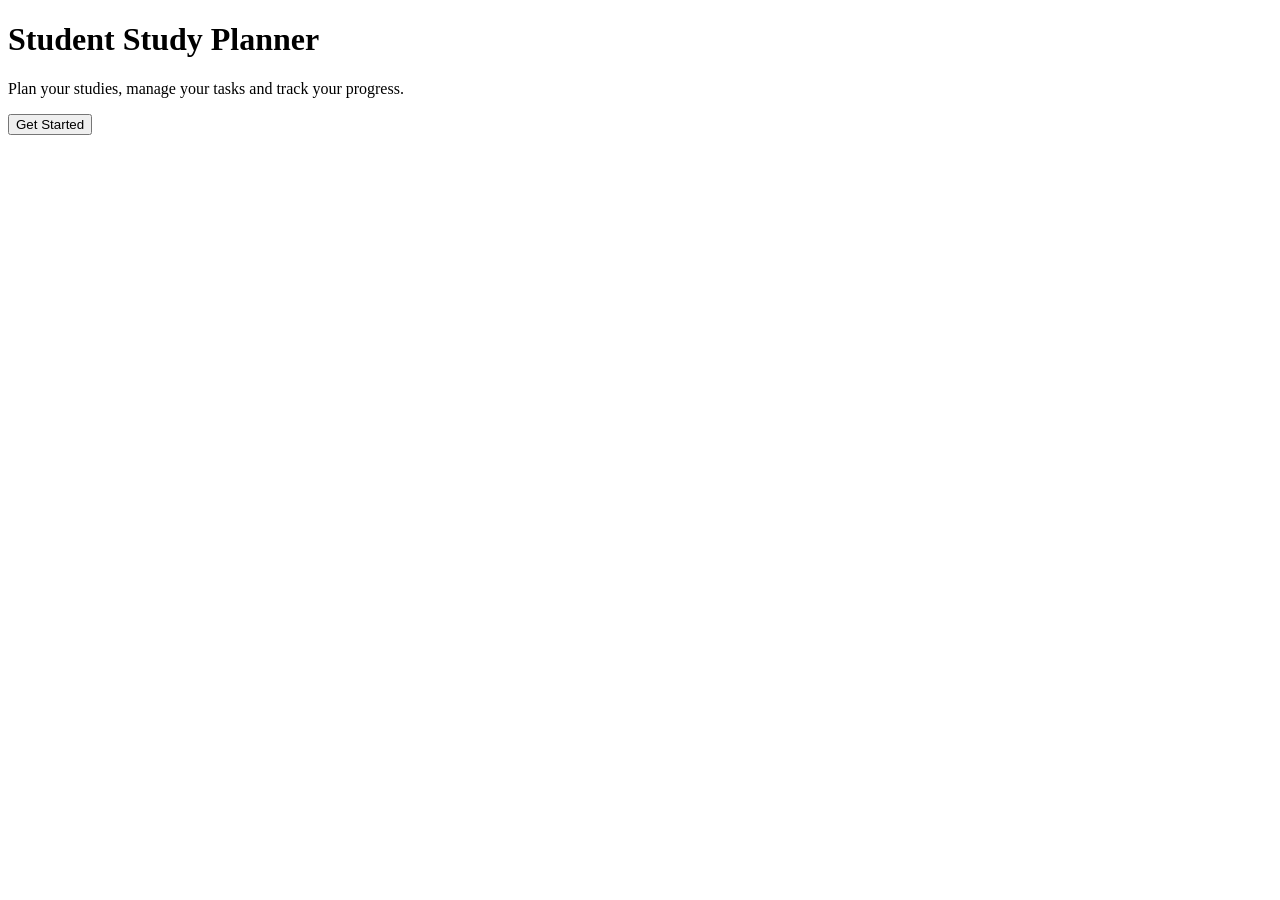
==== index.html @ 7ad2d4f6 "Add initial index.html for Student Study Planner" ====
<!DOCTYPE html>
<html lang="en">
<head>
    <meta charset="UTF-8">
    <meta name="viewport" content="width=device-width, initial-scale=1.0">
    <title>Student Study Planner</title>
</head>

<body>

    <h1>Student Study Planner</h1>

    <p>Plan your studies, manage your tasks and track your progress.</p>

    <button>Get Started</button>

</body>
</html>
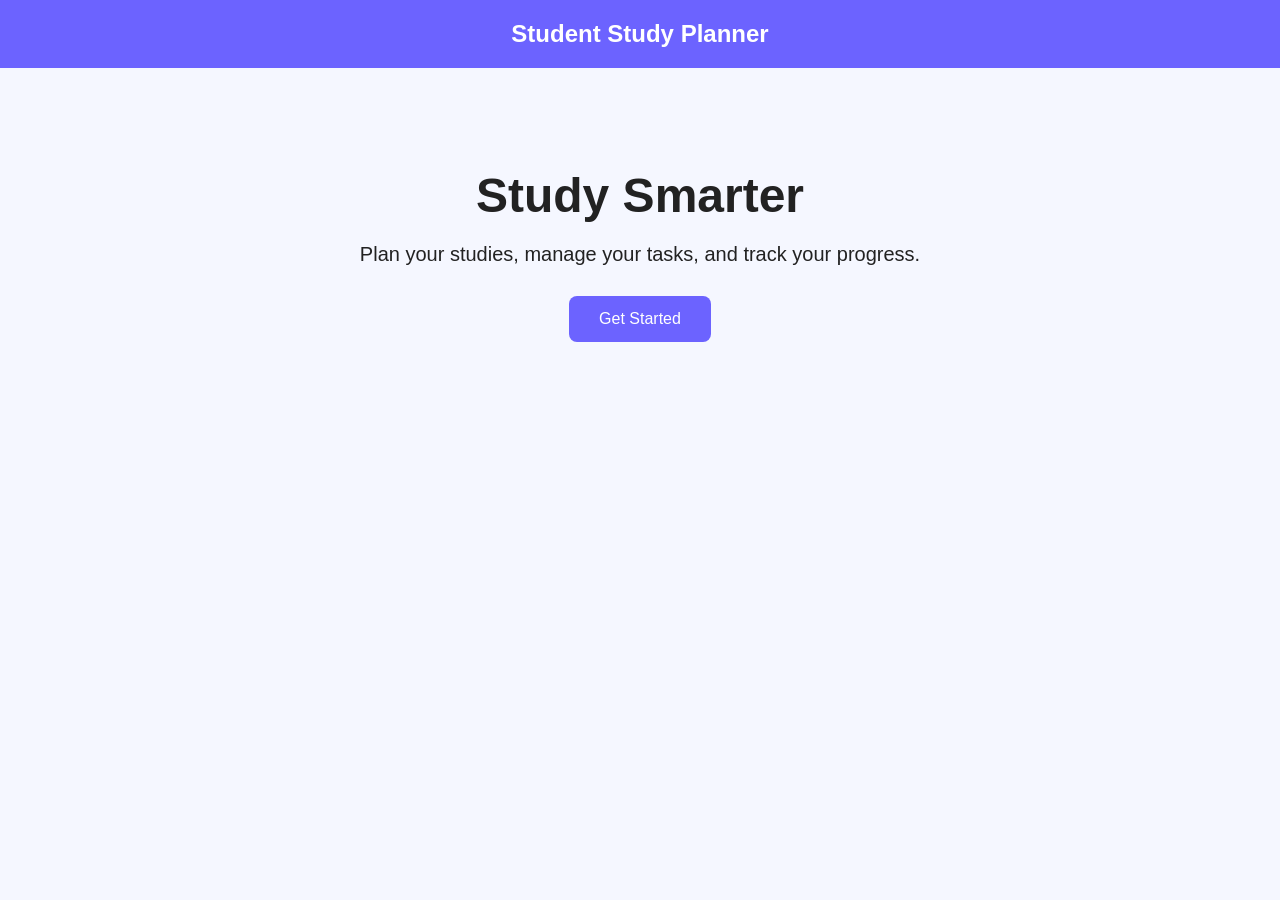
==== commit 891eeb8a: "Refactor HTML structure and update headings" ====
--- a/index.html
+++ b/index.html
@@ -1,18 +1,34 @@
 <!DOCTYPE html>
 <html lang="en">
+
 <head>
     <meta charset="UTF-8">
     <meta name="viewport" content="width=device-width, initial-scale=1.0">
+
     <title>Student Study Planner</title>
+
+    <link rel="stylesheet" href="style.css">
 </head>
 
 <body>
 
-    <h1>Student Study Planner</h1>
+    <header>
+        <h2>Student Study Planner</h2>
+    </header>
 
-    <p>Plan your studies, manage your tasks and track your progress.</p>
+    <section class="hero">
 
-    <button>Get Started</button>
+        <h1>Study Smarter</h1>
+
+        <p>
+            Plan your studies, manage your tasks,
+            and track your progress.
+        </p>
+
+        <button>Get Started</button>
+
+    </section>
 
 </body>
+
 </html>
--- a/style.css
+++ b/style.css
@@ -0,0 +1,46 @@
+* {
+    margin: 0;
+    padding: 0;
+    box-sizing: border-box;
+}
+
+body {
+    font-family: Arial, sans-serif;
+    background: #f5f7ff;
+    color: #222;
+    text-align: center;
+}
+
+header {
+    background: #6c63ff;
+    color: white;
+    padding: 20px;
+}
+
+.hero {
+    padding: 100px 20px;
+}
+
+.hero h1 {
+    font-size: 48px;
+    margin-bottom: 20px;
+}
+
+.hero p {
+    font-size: 20px;
+    margin-bottom: 30px;
+}
+
+button {
+    background: #6c63ff;
+    color: white;
+    border: none;
+    padding: 14px 30px;
+    border-radius: 8px;
+    font-size: 16px;
+    cursor: pointer;
+}
+
+button:hover {
+    background: #574fd6;
+}
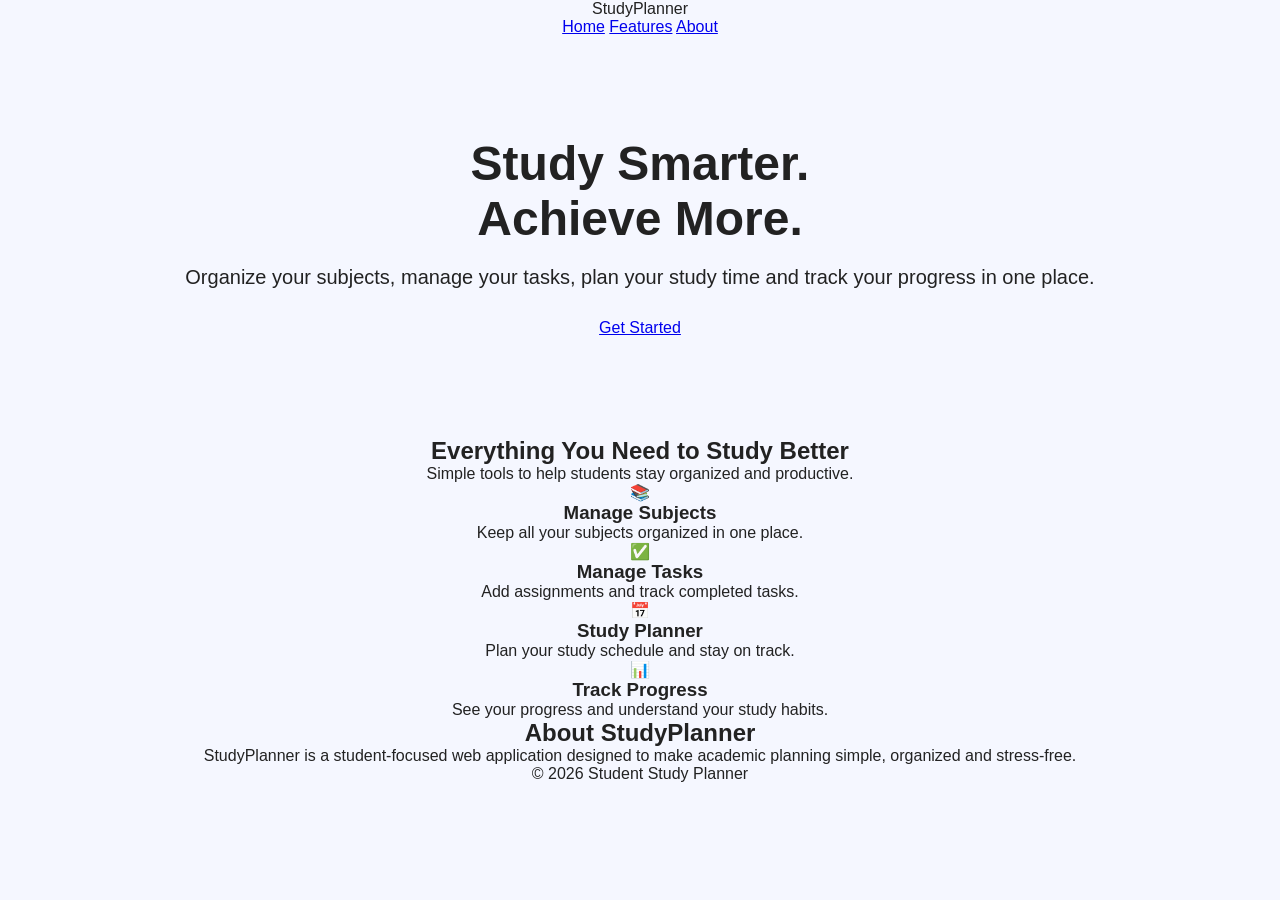
==== commit 826e762b: "Enhance index.html with navigation and content sections Added navigation bar, hero section, features" ====
--- a/index.html
+++ b/index.html
@@ -12,22 +12,123 @@
 
 <body>
 
-    <header>
-        <h2>Student Study Planner</h2>
-    </header>
+    <!-- Navigation Bar -->
+    <nav class="navbar">
 
-    <section class="hero">
+        <div class="logo">
+            StudyPlanner
+        </div>
 
-        <h1>Study Smarter</h1>
+        <div class="nav-links">
+            <a href="#home">Home</a>
+            <a href="#features">Features</a>
+            <a href="#about">About</a>
+        </div>
+
+    </nav>
+
+
+    <!-- Hero Section -->
+    <section class="hero" id="home">
+
+        <div class="hero-content">
+
+            <h1>Study Smarter.<br>Achieve More.</h1>
+
+            <p>
+                Organize your subjects, manage your tasks,
+                plan your study time and track your progress
+                in one place.
+            </p>
+
+            <a href="#features" class="btn">
+                Get Started
+            </a>
+
+        </div>
+
+    </section>
+
+
+    <!-- Features Section -->
+    <section class="features" id="features">
+
+        <h2>Everything You Need to Study Better</h2>
+
+        <p class="section-text">
+            Simple tools to help students stay organized
+            and productive.
+        </p>
+
+
+        <div class="feature-container">
+
+            <div class="feature-card">
+                <div class="icon">📚</div>
+                <h3>Manage Subjects</h3>
+                <p>
+                    Keep all your subjects organized
+                    in one place.
+                </p>
+            </div>
+
+
+            <div class="feature-card">
+                <div class="icon">✅</div>
+                <h3>Manage Tasks</h3>
+                <p>
+                    Add assignments and track
+                    completed tasks.
+                </p>
+            </div>
+
+
+            <div class="feature-card">
+                <div class="icon">📅</div>
+                <h3>Study Planner</h3>
+                <p>
+                    Plan your study schedule
+                    and stay on track.
+                </p>
+            </div>
+
+
+            <div class="feature-card">
+                <div class="icon">📊</div>
+                <h3>Track Progress</h3>
+                <p>
+                    See your progress and understand
+                    your study habits.
+                </p>
+            </div>
+
+        </div>
+
+    </section>
+
+
+    <!-- About Section -->
+    <section class="about" id="about">
+
+        <h2>About StudyPlanner</h2>
 
         <p>
-            Plan your studies, manage your tasks,
-            and track your progress.
+            StudyPlanner is a student-focused web application
+            designed to make academic planning simple,
+            organized and stress-free.
         </p>
 
-        <button>Get Started</button>
+    </section>
 
-    </section>
+
+    <!-- Footer -->
+    <footer>
+
+        <p>
+            © 2026 Student Study Planner
+        </p>
+
+    </footer>
 
 </body>
 
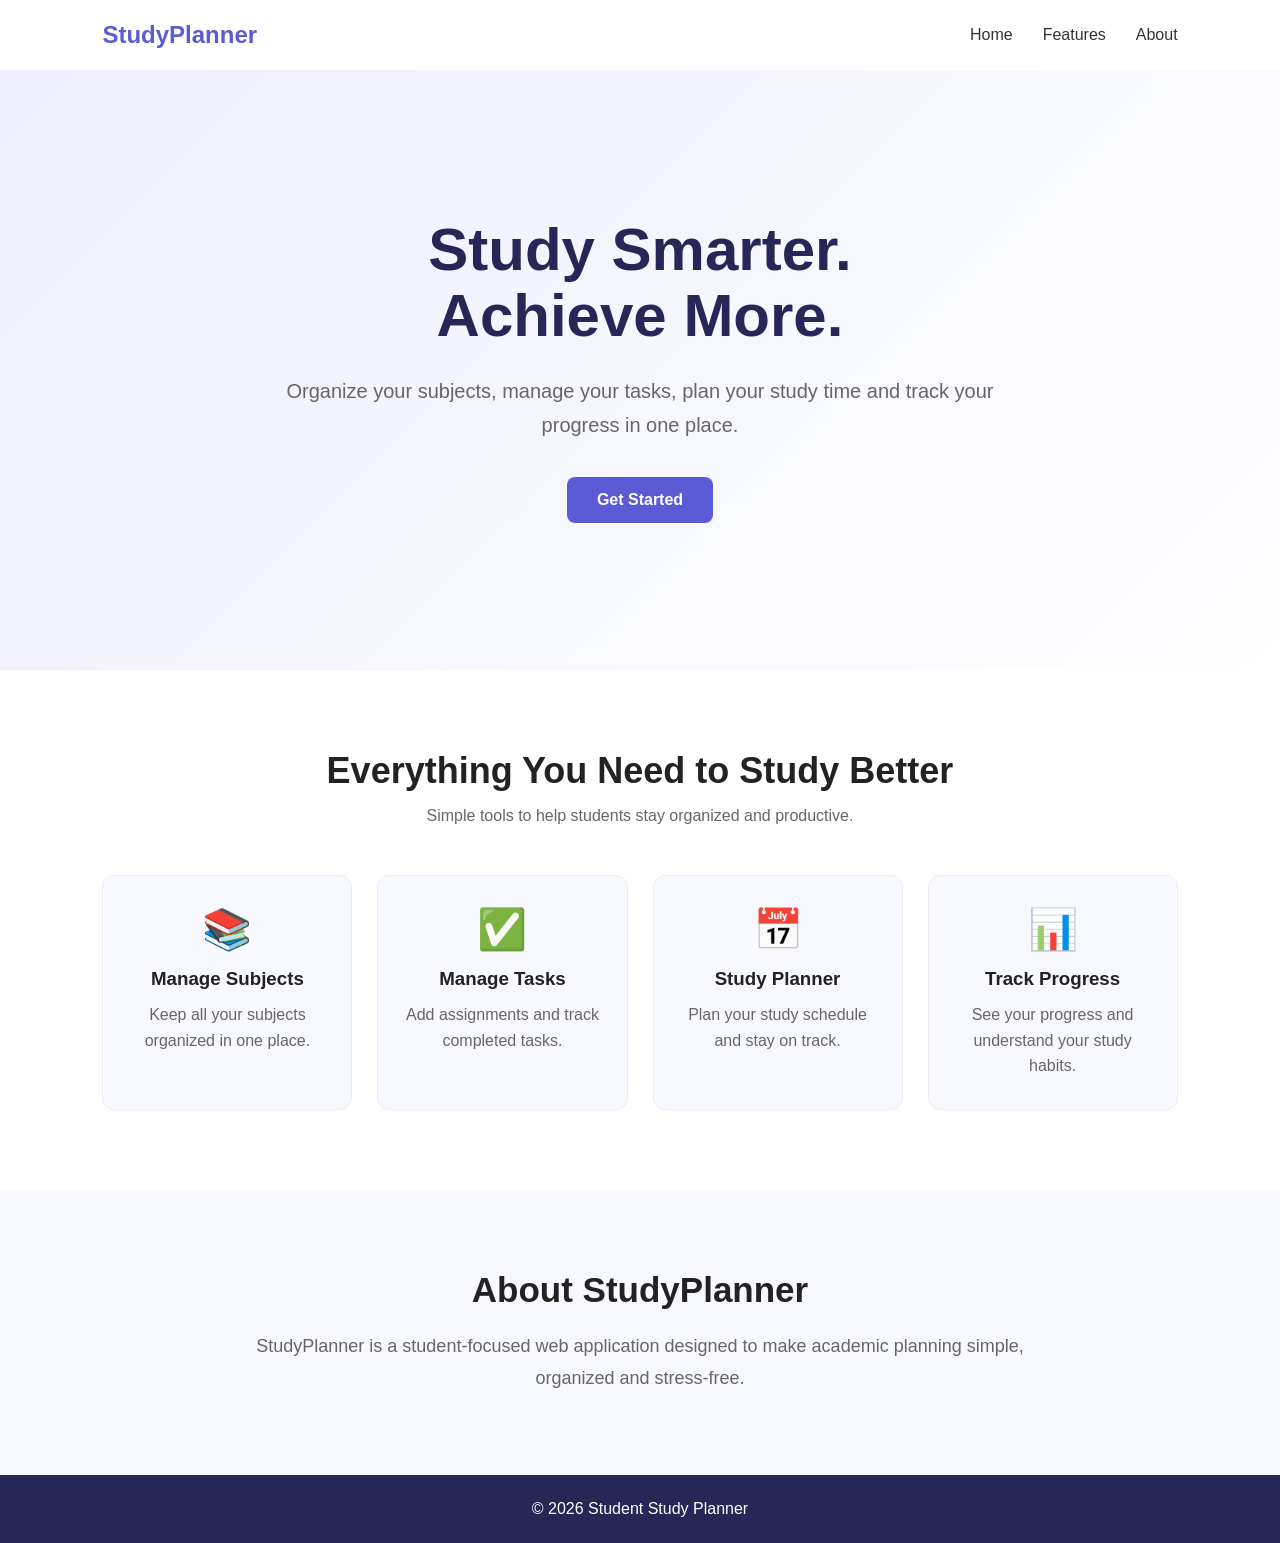
==== commit 00a4b3b9: "Add script tag for external JavaScript file" ====
--- a/index.html
+++ b/index.html
@@ -129,7 +129,7 @@
         </p>
 
     </footer>
-
+<script src="script.js"></script>
 </body>
 
 </html>
--- a/style.css
+++ b/style.css
@@ -4,43 +4,215 @@
     box-sizing: border-box;
 }
 
+html {
+    scroll-behavior: smooth;
+}
+
 body {
     font-family: Arial, sans-serif;
-    background: #f5f7ff;
+    background: #f8f9ff;
     color: #222;
-    text-align: center;
-}
-
-header {
-    background: #6c63ff;
-    color: white;
-    padding: 20px;
-}
+}
+
+
+/* Navigation */
+
+.navbar {
+    height: 70px;
+    display: flex;
+    justify-content: space-between;
+    align-items: center;
+    padding: 0 8%;
+    background: white;
+    box-shadow: 0 2px 10px rgba(0, 0, 0, 0.08);
+}
+
+.logo {
+    font-size: 24px;
+    font-weight: bold;
+    color: #5b5bd6;
+}
+
+.nav-links {
+    display: flex;
+    gap: 30px;
+}
+
+.nav-links a {
+    text-decoration: none;
+    color: #333;
+    font-weight: 500;
+}
+
+.nav-links a:hover {
+    color: #5b5bd6;
+}
+
+
+/* Hero */
 
 .hero {
-    padding: 100px 20px;
+    min-height: 600px;
+    display: flex;
+    justify-content: center;
+    align-items: center;
+    text-align: center;
+    padding: 60px 20px;
+    background: linear-gradient(
+        135deg,
+        #eeeeff,
+        #ffffff
+    );
+}
+
+.hero-content {
+    max-width: 750px;
 }
 
 .hero h1 {
-    font-size: 48px;
-    margin-bottom: 20px;
+    font-size: 60px;
+    line-height: 1.1;
+    margin-bottom: 25px;
+    color: #272757;
 }
 
 .hero p {
     font-size: 20px;
-    margin-bottom: 30px;
-}
-
-button {
-    background: #6c63ff;
+    line-height: 1.7;
+    color: #666;
+    margin-bottom: 35px;
+}
+
+.btn {
+    display: inline-block;
+    padding: 14px 30px;
+    background: #5b5bd6;
     color: white;
-    border: none;
-    padding: 14px 30px;
+    text-decoration: none;
     border-radius: 8px;
-    font-size: 16px;
-    cursor: pointer;
-}
-
-button:hover {
-    background: #574fd6;
-}
+    font-weight: bold;
+}
+
+.btn:hover {
+    background: #4444b8;
+}
+
+
+/* Features */
+
+.features {
+    padding: 80px 8%;
+    text-align: center;
+    background: white;
+}
+
+.features h2 {
+    font-size: 36px;
+    margin-bottom: 15px;
+}
+
+.section-text {
+    color: #666;
+    margin-bottom: 50px;
+}
+
+.feature-container {
+    display: grid;
+    grid-template-columns: repeat(4, 1fr);
+    gap: 25px;
+}
+
+.feature-card {
+    padding: 30px 20px;
+    border-radius: 12px;
+    background: #f8f9ff;
+    border: 1px solid #eeeeee;
+    transition: 0.3s;
+}
+
+.feature-card:hover {
+    transform: translateY(-8px);
+    box-shadow: 0 10px 25px rgba(0, 0, 0, 0.08);
+}
+
+.icon {
+    font-size: 40px;
+    margin-bottom: 15px;
+}
+
+.feature-card h3 {
+    margin-bottom: 12px;
+}
+
+.feature-card p {
+    color: #666;
+    line-height: 1.6;
+}
+
+
+/* About */
+
+.about {
+    padding: 80px 20%;
+    text-align: center;
+}
+
+.about h2 {
+    font-size: 35px;
+    margin-bottom: 20px;
+}
+
+.about p {
+    color: #666;
+    line-height: 1.8;
+    font-size: 18px;
+}
+
+
+/* Footer */
+
+footer {
+    padding: 25px;
+    text-align: center;
+    background: #272757;
+    color: white;
+}
+
+
+/* Mobile */
+
+@media (max-width: 800px) {
+
+    .nav-links {
+        gap: 12px;
+    }
+
+    .hero h1 {
+        font-size: 42px;
+    }
+
+    .feature-container {
+        grid-template-columns: 1fr 1fr;
+    }
+}
+
+
+@media (max-width: 500px) {
+
+    .navbar {
+        padding: 0 5%;
+    }
+
+    .nav-links {
+        display: none;
+    }
+
+    .feature-container {
+        grid-template-columns: 1fr;
+    }
+
+    .about {
+        padding: 60px 10%;
+    }
+
+}
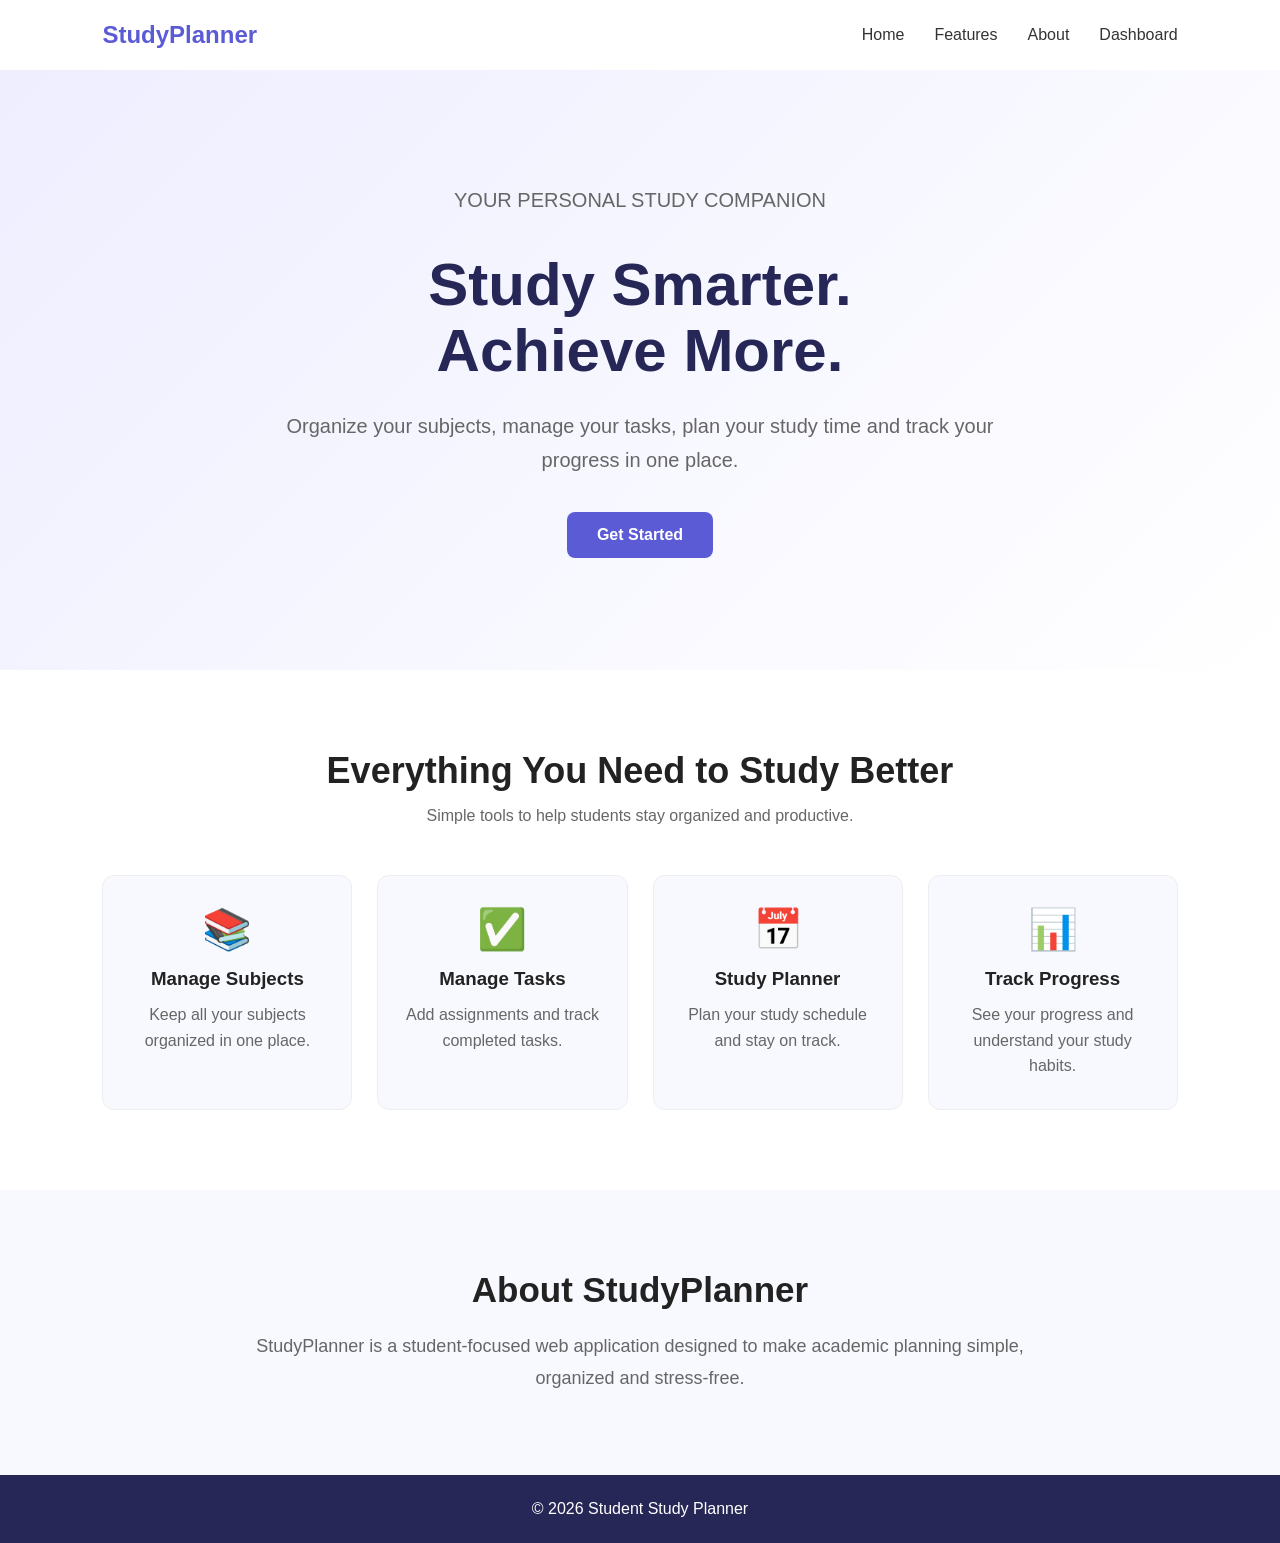
==== commit dacc9777: "Refactor navigation and section comments in index.html" ====
--- a/index.html
+++ b/index.html
@@ -12,7 +12,7 @@
 
 <body>
 
-    <!-- Navigation Bar -->
+    <!-- Navigation -->
     <nav class="navbar">
 
         <div class="logo">
@@ -20,20 +20,28 @@
         </div>
 
         <div class="nav-links">
-            <a href="#home">Home</a>
-            <a href="#features">Features</a>
-            <a href="#about">About</a>
+            <a href="index.html">Home</a>
+            <a href="index.html#features">Features</a>
+            <a href="index.html#about">About</a>
+            <a href="dashboard.html">Dashboard</a>
         </div>
 
     </nav>
 
 
-    <!-- Hero Section -->
+    <!-- Hero -->
     <section class="hero" id="home">
 
         <div class="hero-content">
 
-            <h1>Study Smarter.<br>Achieve More.</h1>
+            <p class="welcome-text">
+                YOUR PERSONAL STUDY COMPANION
+            </p>
+
+            <h1>
+                Study Smarter.<br>
+                Achieve More.
+            </h1>
 
             <p>
                 Organize your subjects, manage your tasks,
@@ -41,7 +49,7 @@
                 in one place.
             </p>
 
-            <a href="#features" class="btn">
+            <a href="dashboard.html" class="btn">
                 Get Started
             </a>
 
@@ -50,7 +58,7 @@
     </section>
 
 
-    <!-- Features Section -->
+    <!-- Features -->
     <section class="features" id="features">
 
         <h2>Everything You Need to Study Better</h2>
@@ -65,7 +73,9 @@
 
             <div class="feature-card">
                 <div class="icon">📚</div>
+
                 <h3>Manage Subjects</h3>
+
                 <p>
                     Keep all your subjects organized
                     in one place.
@@ -75,7 +85,9 @@
 
             <div class="feature-card">
                 <div class="icon">✅</div>
+
                 <h3>Manage Tasks</h3>
+
                 <p>
                     Add assignments and track
                     completed tasks.
@@ -85,7 +97,9 @@
 
             <div class="feature-card">
                 <div class="icon">📅</div>
+
                 <h3>Study Planner</h3>
+
                 <p>
                     Plan your study schedule
                     and stay on track.
@@ -95,7 +109,9 @@
 
             <div class="feature-card">
                 <div class="icon">📊</div>
+
                 <h3>Track Progress</h3>
+
                 <p>
                     See your progress and understand
                     your study habits.
@@ -107,7 +123,7 @@
     </section>
 
 
-    <!-- About Section -->
+    <!-- About -->
     <section class="about" id="about">
 
         <h2>About StudyPlanner</h2>
@@ -129,7 +145,7 @@
         </p>
 
     </footer>
-<script src="script.js"></script>
+
 </body>
 
 </html>
--- a/style.css
+++ b/style.css
@@ -195,7 +195,118 @@
         grid-template-columns: 1fr 1fr;
     }
 }
-
+/* Dashboard */
+
+.dashboard {
+    padding: 70px 8%;
+    min-height: 80vh;
+}
+
+.dashboard h1 {
+    font-size: 40px;
+    color: #272757;
+    margin-bottom: 10px;
+}
+
+.dashboard-subtitle {
+    color: #666;
+    font-size: 18px;
+    margin-bottom: 40px;
+}
+
+.dashboard-cards {
+    display: grid;
+    grid-template-columns: repeat(4, 1fr);
+    gap: 20px;
+    margin-bottom: 50px;
+}
+
+.dashboard-card {
+    background: white;
+    padding: 25px;
+    border-radius: 12px;
+    border: 1px solid #eeeeee;
+    box-shadow: 0 5px 15px rgba(0, 0, 0, 0.05);
+}
+
+.dashboard-card h3 {
+    margin-bottom: 15px;
+}
+
+.dashboard-card p {
+    color: #666;
+}
+
+
+/* Tasks */
+
+.task-section {
+    background: white;
+    padding: 30px;
+    border-radius: 12px;
+    border: 1px solid #eeeeee;
+}
+
+.task-section h2 {
+    margin-bottom: 20px;
+}
+
+.task-input {
+    display: flex;
+    gap: 10px;
+}
+
+.task-input input {
+    flex: 1;
+    padding: 14px;
+    border: 1px solid #ddd;
+    border-radius: 8px;
+    font-size: 16px;
+}
+
+.task-input button {
+    padding: 14px 25px;
+    background: #5b5bd6;
+    color: white;
+    border: none;
+    border-radius: 8px;
+    cursor: pointer;
+}
+
+#taskList {
+    list-style: none;
+    margin-top: 25px;
+}
+
+#taskList li {
+    padding: 15px;
+    margin-bottom: 10px;
+    background: #f8f9ff;
+    border-radius: 8px;
+}
+
+
+/* Dashboard mobile */
+
+@media (max-width: 800px) {
+
+    .dashboard-cards {
+        grid-template-columns: 1fr 1fr;
+    }
+
+}
+
+@media (max-width: 500px) {
+
+    .dashboard-cards {
+        grid-template-columns: 1fr;
+    }
+
+    .task-input {
+        flex-direction: column;
+    }
+
+}
 
 @media (max-width: 500px) {
 
